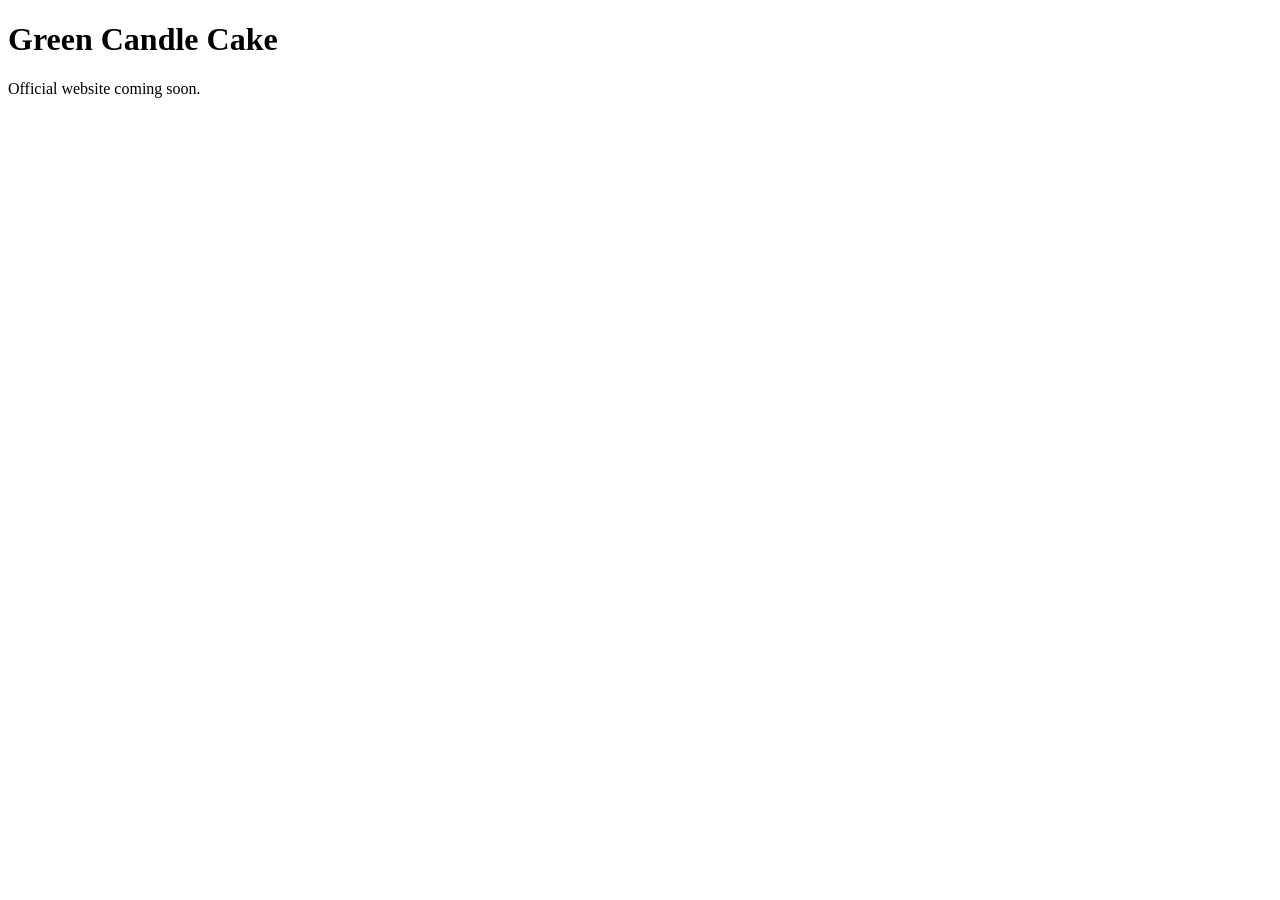
==== index.html @ 05bf0e55 "Create index.html" ====
<!DOCTYPE html>
<html lang="en">
<head>
  <meta charset="UTF-8">
  <meta name="viewport" content="width=device-width, initial-scale=1.0">
  <title>Green Candle Cake</title>
</head>
<body>
  <h1>Green Candle Cake</h1>
  <p>Official website coming soon.</p>
</body>
</html>
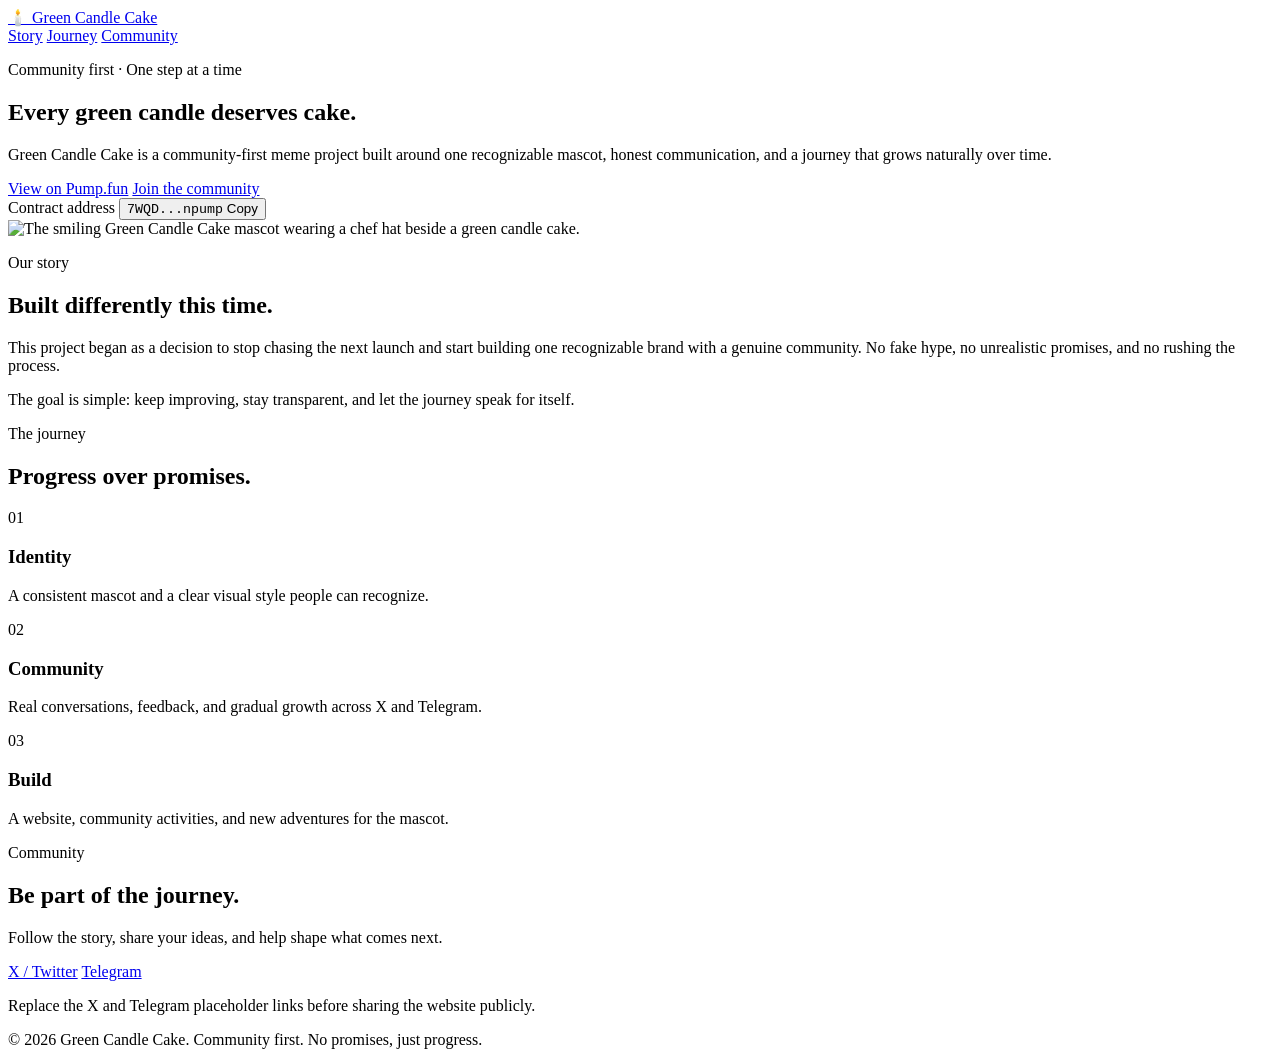
==== commit 5eec9ec8: "Rename index(1).html to index.html" ====
--- a/index.html
+++ b/index.html
@@ -1,12 +1,112 @@
 <!DOCTYPE html>
 <html lang="en">
 <head>
-  <meta charset="UTF-8">
-  <meta name="viewport" content="width=device-width, initial-scale=1.0">
+  <meta charset="UTF-8" />
+  <meta name="viewport" content="width=device-width, initial-scale=1.0" />
+  <meta name="description" content="Green Candle Cake — a community-first meme project built one step at a time." />
   <title>Green Candle Cake</title>
+  <link rel="stylesheet" href="style.css" />
 </head>
 <body>
-  <h1>Green Candle Cake</h1>
-  <p>Official website coming soon.</p>
+  <header class="site-header">
+    <a class="brand" href="#top" aria-label="Green Candle Cake home">
+      <span class="brand-mark">🕯️</span>
+      <span>Green Candle Cake</span>
+    </a>
+    <nav>
+      <a href="#story">Story</a>
+      <a href="#journey">Journey</a>
+      <a href="#community">Community</a>
+    </nav>
+  </header>
+
+  <main id="top">
+    <section class="hero">
+      <div class="hero-copy">
+        <p class="eyebrow">Community first · One step at a time</p>
+        <h1>Every green candle deserves cake.</h1>
+        <p class="lead">
+          Green Candle Cake is a community-first meme project built around one
+          recognizable mascot, honest communication, and a journey that grows naturally over time.
+        </p>
+        <div class="actions">
+          <a class="button primary" href="https://pump.fun/coin/7WQDMPKz2LxVdjE6cYwMQyMfsBPzYXD7F37ymGsnpump" target="_blank" rel="noopener noreferrer">View on Pump.fun</a>
+          <a class="button secondary" href="#community">Join the community</a>
+        </div>
+        <div class="contract">
+          <span>Contract address</span>
+          <button id="copy-ca" type="button" data-ca="7WQDMPKz2LxVdjE6cYwMQyMfsBPzYXD7F37ymGsnpump">
+            <code>7WQD...npump</code>
+            <span id="copy-label">Copy</span>
+          </button>
+        </div>
+      </div>
+
+      <div class="hero-art">
+        <img src="assets/green-candle-cake-mascot.png" alt="The smiling Green Candle Cake mascot wearing a chef hat beside a green candle cake." />
+      </div>
+    </section>
+
+    <section class="section" id="story">
+      <div class="section-heading">
+        <p class="eyebrow">Our story</p>
+        <h2>Built differently this time.</h2>
+      </div>
+      <div class="card story-card">
+        <p>
+          This project began as a decision to stop chasing the next launch and start building one recognizable brand with a genuine community.
+          No fake hype, no unrealistic promises, and no rushing the process.
+        </p>
+        <p>
+          The goal is simple: keep improving, stay transparent, and let the journey speak for itself.
+        </p>
+      </div>
+    </section>
+
+    <section class="section" id="journey">
+      <div class="section-heading">
+        <p class="eyebrow">The journey</p>
+        <h2>Progress over promises.</h2>
+      </div>
+      <div class="grid">
+        <article class="card">
+          <span class="step">01</span>
+          <h3>Identity</h3>
+          <p>A consistent mascot and a clear visual style people can recognize.</p>
+        </article>
+        <article class="card">
+          <span class="step">02</span>
+          <h3>Community</h3>
+          <p>Real conversations, feedback, and gradual growth across X and Telegram.</p>
+        </article>
+        <article class="card">
+          <span class="step">03</span>
+          <h3>Build</h3>
+          <p>A website, community activities, and new adventures for the mascot.</p>
+        </article>
+      </div>
+    </section>
+
+    <section class="section" id="community">
+      <div class="community-panel">
+        <div>
+          <p class="eyebrow">Community</p>
+          <h2>Be part of the journey.</h2>
+          <p>Follow the story, share your ideas, and help shape what comes next.</p>
+        </div>
+        <div class="actions">
+          <a class="button primary" href="#" aria-label="X profile link placeholder">X / Twitter</a>
+          <a class="button secondary" href="#" aria-label="Telegram link placeholder">Telegram</a>
+        </div>
+      </div>
+      <p class="note">Replace the X and Telegram placeholder links before sharing the website publicly.</p>
+    </section>
+  </main>
+
+  <footer>
+    <p>© 2026 Green Candle Cake. Community first. No promises, just progress.</p>
+  </footer>
+
+  <script src="script.js"></script>
 </body>
 </html>
--- a/style.css
+++ b/style.css
@@ -0,0 +1,13 @@
+const copyButton = document.getElementById('copy-ca');
+const copyLabel = document.getElementById('copy-label');
+
+copyButton?.addEventListener('click', async () => {
+  const ca = copyButton.dataset.ca;
+  try {
+    await navigator.clipboard.writeText(ca);
+    copyLabel.textContent = 'Copied!';
+    setTimeout(() => (copyLabel.textContent = 'Copy'), 1800);
+  } catch {
+    copyLabel.textContent = 'Copy failed';
+  }
+});
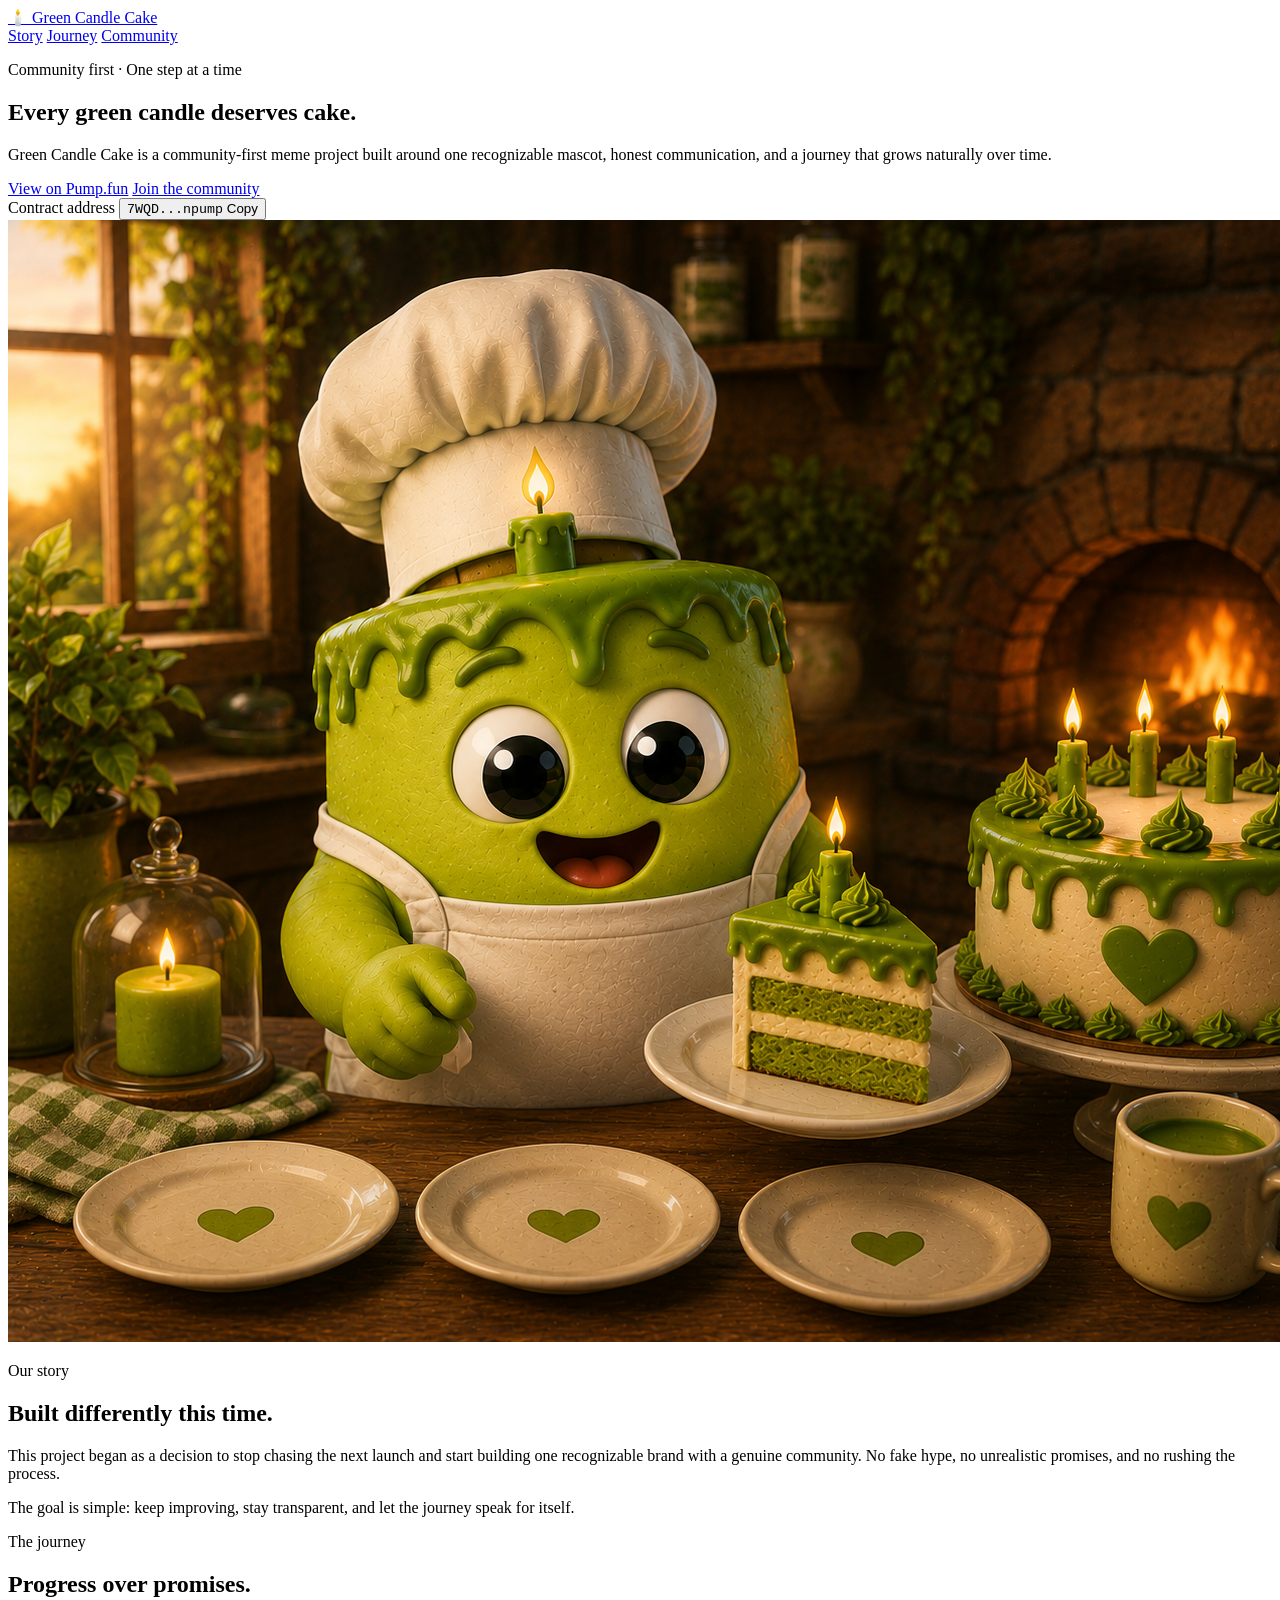
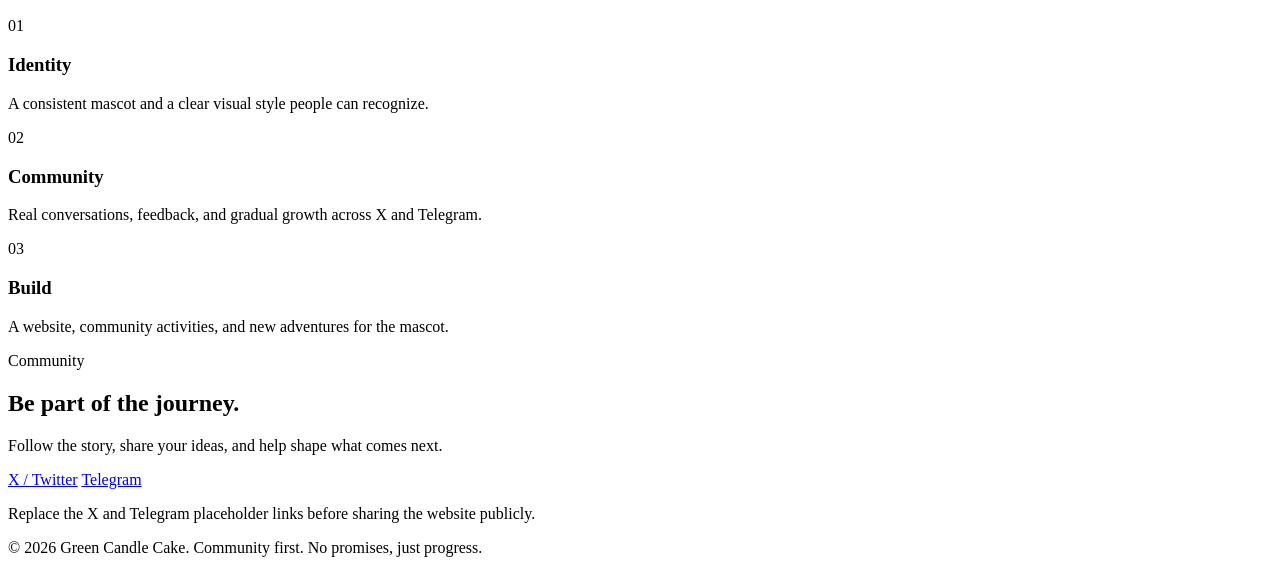
==== commit 7e08de22: "Update index.html" ====
--- a/index.html
+++ b/index.html
@@ -43,7 +43,7 @@
       </div>
 
       <div class="hero-art">
-        <img src="assets/green-candle-cake-mascot.png" alt="The smiling Green Candle Cake mascot wearing a chef hat beside a green candle cake." />
+     <img src="green-candle-cake-mascot.png" alt="The smiling Green Candle Cake mascot wearing a chef hat beside a green candle cake." />
       </div>
     </section>
 
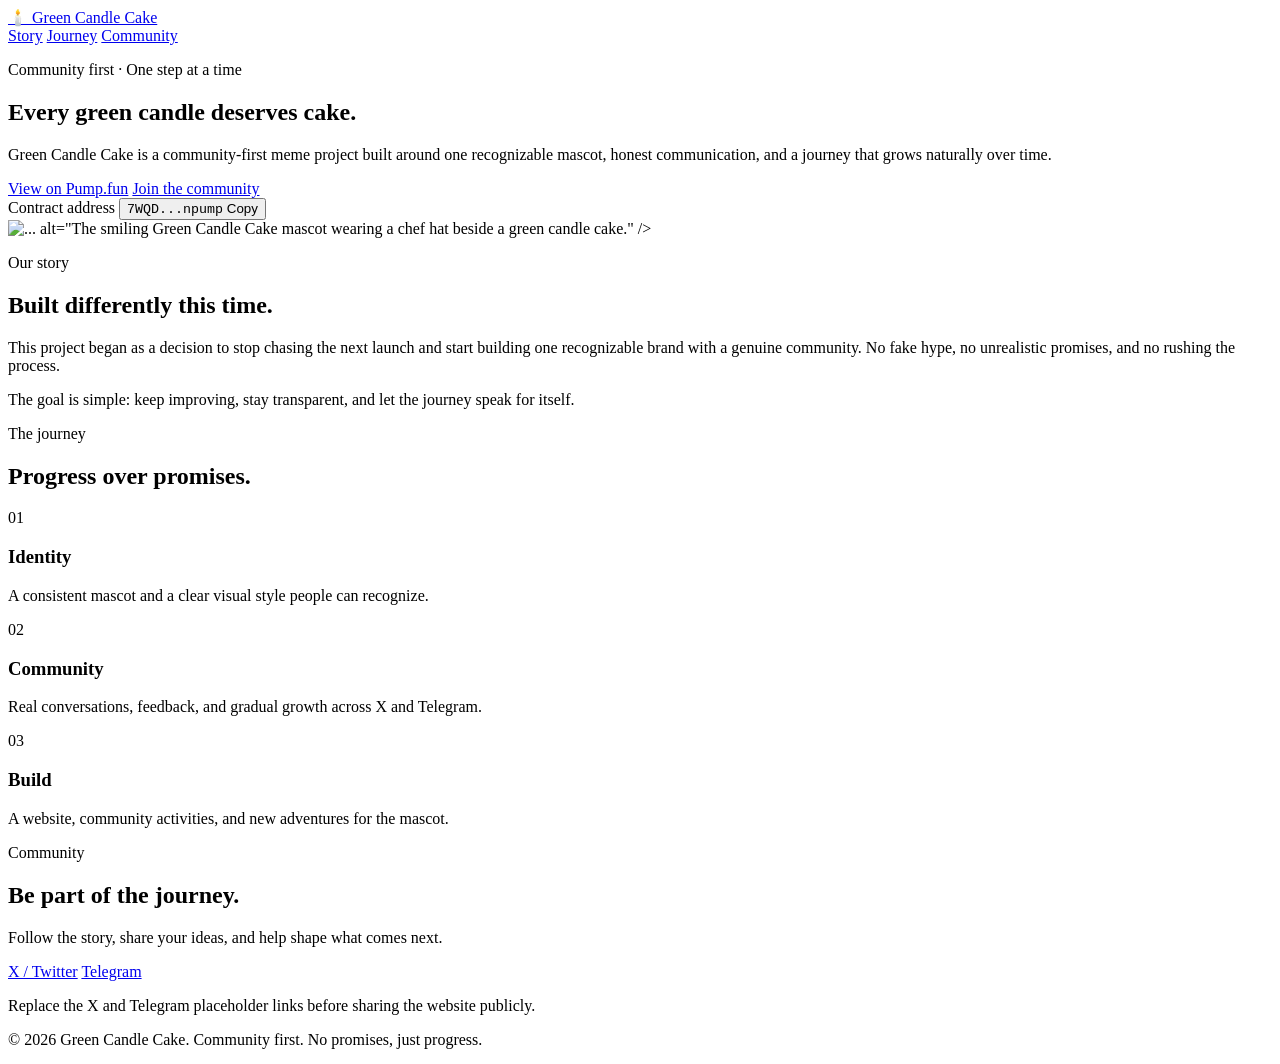
==== commit c6bffdb4: "Update index.html" ====
--- a/index.html
+++ b/index.html
@@ -43,7 +43,7 @@
       </div>
 
       <div class="hero-art">
-     <img src="green-candle-cake-mascot.png" alt="The smiling Green Candle Cake mascot wearing a chef hat beside a green candle cake." />
+     <img src="assets/green-candle-cake-mascot.png" alt="..."> alt="The smiling Green Candle Cake mascot wearing a chef hat beside a green candle cake." />
       </div>
     </section>
 
